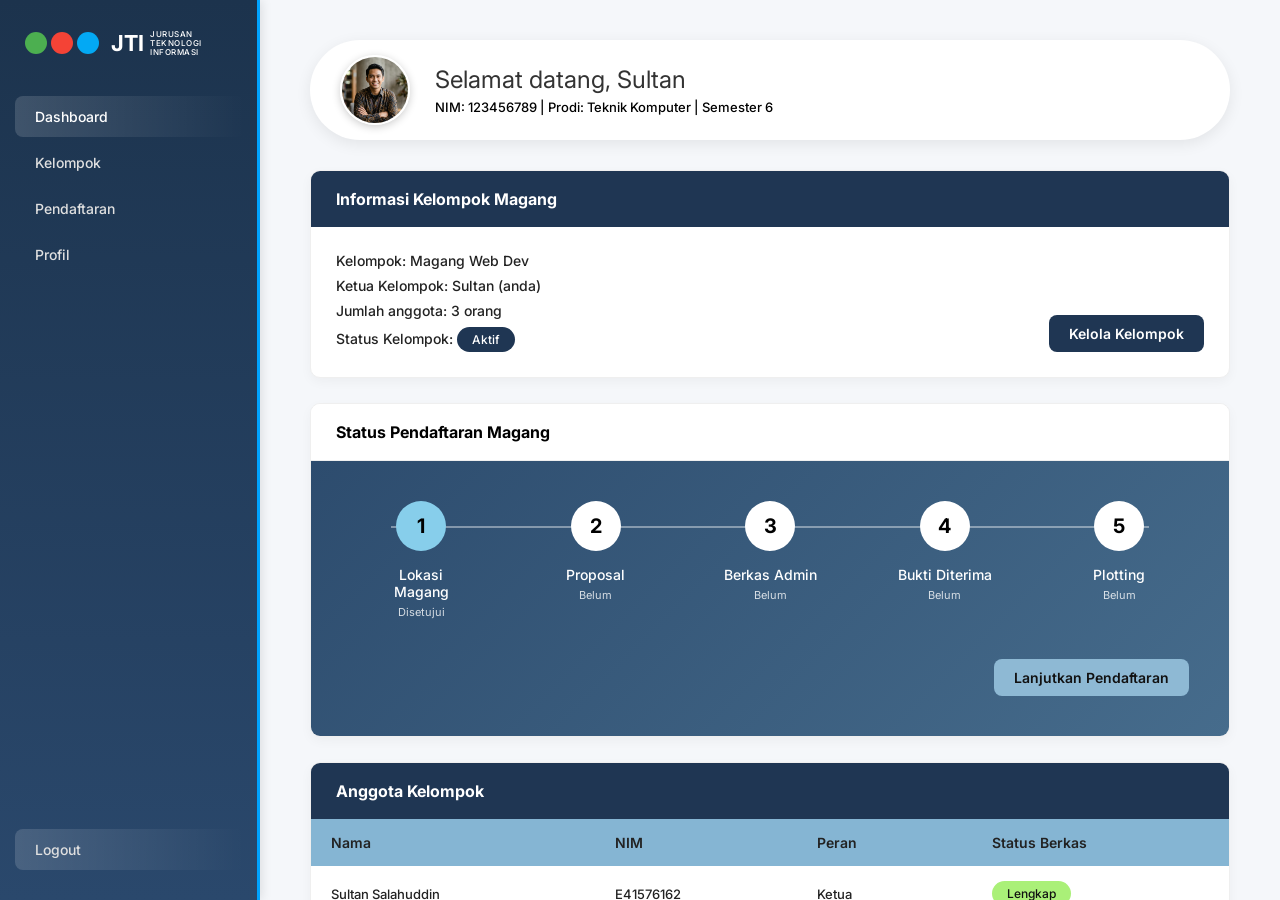
==== dashboard.html @ 11f11c20 "fito" ====
<!DOCTYPE html>
<html lang="id">
<head>
    <meta charset="UTF-8">
    <meta name="viewport" content="width=device-width, initial-scale=1.0">
    <title>Dashboard Mahasiswa - SIMM</title>
    <!-- Use Google Fonts -->
    <link rel="preconnect" href="https://fonts.googleapis.com">
    <link rel="preconnect" href="https://fonts.gstatic.com" crossorigin>
    <link href="https://fonts.googleapis.com/css2?family=Inter:wght@300;400;500;600;700&display=swap" rel="stylesheet">
    <link rel="stylesheet" href="dashboard.css">
</head>
<body>
    <div class="dashboard-layout">
        
        <!-- Sidebar -->
        <aside class="sidebar">
            <a href="index.html" class="logo-container">
                <div class="logo-icons">
                    <div class="logo-icon y"></div>
                    <div class="logo-icon b"></div>
                    <div class="logo-icon c"></div>
                </div>
                <div class="logo-text-inner">
                    <span class="logo-text-jti">JTI</span>
                    <span class="logo-text-desc">JURUSAN<br>TEKNOLOGI<br>INFORMASI</span>
                </div>
            </a>
            
            <nav class="sidebar-nav">
                <a href="#" class="nav-item active">Dashboard</a>
                <a href="#" class="nav-item">Kelompok</a>
                <a href="#" class="nav-item">Pendaftaran</a>
                <a href="#" class="nav-item">Profil</a>
            </nav>
            
            <div class="sidebar-footer">
                <a href="index.html" class="nav-item logout-btn">Logout</a>
            </div>
        </aside>

        <!-- Main Content -->
        <main class="main-content">
            
            <!-- Welcome Card -->
            <div class="welcome-card">
                <img src="profile.png" alt="Profile" class="profile-img">
                <div class="welcome-text">
                    <h2>Selamat datang, Sultan</h2>
                    <p>NIM: 123456789 | Prodi: Teknik Komputer | Semester 6</p>
                </div>
            </div>

            <!-- Informasi Kelompok Magang -->
            <div class="card">
                <div class="card-header dark">
                    <h3>Informasi Kelompok Magang</h3>
                </div>
                <div class="card-body kel-info">
                    <div class="kel-details">
                        <p>Kelompok: Magang Web Dev</p>
                        <p>Ketua Kelompok: Sultan (anda)</p>
                        <p>Jumlah anggota: 3 orang</p>
                        <p>Status Kelompok: <span class="badge badge-dark">Aktif</span></p>
                    </div>
                    <div class="kel-action">
                        <button class="btn btn-dark">Kelola Kelompok</button>
                    </div>
                </div>
            </div>
            
            <!-- Status Pendaftaran Magang -->
            <div class="card">
                <div class="card-header light">
                    <h3>Status Pendaftaran Magang</h3>
                </div>
                <div class="card-body status-tracking">
                    <div class="stepper-container">
                        <div class="step active">
                            <div class="step-circle">1</div>
                            <div class="step-title">Lokasi Magang</div>
                            <div class="step-subtitle">Disetujui</div>
                        </div>
                        <div class="step">
                            <div class="step-circle">2</div>
                            <div class="step-title">Proposal</div>
                            <div class="step-subtitle">Belum</div>
                        </div>
                        <div class="step">
                            <div class="step-circle">3</div>
                            <div class="step-title">Berkas Admin</div>
                            <div class="step-subtitle">Belum</div>
                        </div>
                        <div class="step">
                            <div class="step-circle">4</div>
                            <div class="step-title">Bukti Diterima</div>
                            <div class="step-subtitle">Belum</div>
                        </div>
                        <div class="step">
                            <div class="step-circle">5</div>
                            <div class="step-title">Plotting</div>
                            <div class="step-subtitle">Belum</div>
                        </div>
                    </div>
                    <div class="status-action">
                        <button class="btn btn-light-blue">Lanjutkan Pendaftaran</button>
                    </div>
                </div>
            </div>

            <!-- Anggota Kelompok -->
            <div class="card">
                <div class="card-header dark">
                    <h3>Anggota Kelompok</h3>
                </div>
                <div class="card-body p-0">
                    <table class="table">
                        <thead>
                            <tr>
                                <th>Nama</th>
                                <th>NIM</th>
                                <th>Peran</th>
                                <th>Status Berkas</th>
                            </tr>
                        </thead>
                        <tbody>
                            <tr>
                                <td>Sultan Salahuddin</td>
                                <td>E41576162</td>
                                <td>Ketua</td>
                                <td><span class="badge badge-success">Lengkap</span></td>
                            </tr>
                            <tr>
                                <td>Sultan Salahuddin</td>
                                <td>E41576162</td>
                                <td>Anggota</td>
                                <td><span class="badge badge-success">Lengkap</span></td>
                            </tr>
                            <tr>
                                <td>Sultan Salahuddin</td>
                                <td>E41576162</td>
                                <td>Anggota</td>
                                <td><span class="badge badge-success">Lengkap</span></td>
                            </tr>
                            <tr>
                                <td>Sultan Salahuddin</td>
                                <td>E41576162</td>
                                <td>Anggota</td>
                                <td><span class="badge badge-success">Lengkap</span></td>
                            </tr>
                        </tbody>
                    </table>
                </div>
            </div>

        </main>
    </div>
</body>
</html>
---- dashboard.css ----
:root {
    --primary-color: #87CEEB;
    --sidebar-bg: linear-gradient(180deg, #1C334D 0%, #2A486C 100%);
    --bg-light: #F0F2F5;
    --text-dark: #333;
    --border-color: #EAEAEA;
    --card-dark: #1F3653;
}

* {
    box-sizing: border-box;
    margin: 0;
    padding: 0;
    font-family: 'Inter', sans-serif;
}

body, html {
    height: 100%;
    width: 100%;
    background-color: var(--bg-light);
    color: var(--text-dark);
}

.dashboard-layout {
    display: flex;
    height: 100vh;
    overflow: hidden;
}

/* Sidebar */
.sidebar {
    width: 260px;
    background: var(--sidebar-bg);
    color: white;
    display: flex;
    flex-direction: column;
    padding: 30px 0;
    box-shadow: 2px 0 10px rgba(0,0,0,0.1);
    position: relative;
}

/* A thin blue border on the right to match design closely */
.sidebar::after {
    content: '';
    position: absolute;
    right: 0;
    top: 0;
    height: 100%;
    width: 3px;
    background-color: #00A3FF;
}

.logo-container {
    display: flex;
    align-items: center;
    gap: 12px;
    padding: 0 25px;
    margin-bottom: 40px;
    text-decoration: none;
    color: white;
}

.logo-icons {
    display: flex;
    gap: 4px;
    align-items: center;
}

.logo-icon {
    width: 22px;
    height: 22px;
    border-radius: 50%;
    display: flex;
    justify-content: center;
    align-items: center;
    font-size: 11px;
}

.logo-icon.y { background-color: #4CAF50;}
.logo-icon.b { background-color: #F44336;}
.logo-icon.c { background-color: #03A9F4;}

.logo-text-inner {
    display: inline-flex;
    align-items: center;
    gap: 6px;
}

.logo-text-jti {
    font-size: 22px;
    font-weight: 700;
}

.logo-text-desc {
    font-size: 8px;
    line-height: 1.1;
    font-weight: 500;
    letter-spacing: 0.5px;
}

.sidebar-nav {
    flex: 1;
    display: flex;
    flex-direction: column;
    gap: 5px;
    padding: 0 15px;
}

.nav-item {
    color: #E0E0E0;
    text-decoration: none;
    padding: 12px 20px;
    border-radius: 8px;
    font-weight: 500;
    font-size: 14px;
    transition: background 0.3s;
}

.nav-item:hover {
    background-color: rgba(255,255,255,0.05);
}

.nav-item.active {
    background: linear-gradient(90deg, rgba(255,255,255,0.15) 0%, rgba(255,255,255,0) 100%);
    color: white;
}

.sidebar-footer {
    padding: 0 15px;
}

.logout-btn {
    display: block;
    background: linear-gradient(90deg, rgba(255,255,255,0.15) 0%, rgba(255,255,255,0) 100%);
}

/* Main Content */
.main-content {
    flex: 1;
    overflow-y: auto;
    padding: 40px 50px;
    background-color: #F5F7FA;
}

/* Common Card Styles */
.card {
    background: white;
    border-radius: 10px;
    box-shadow: 0 4px 12px rgba(0,0,0,0.04);
    margin-bottom: 25px;
    border: 1px solid #EFEFEF;
    overflow: hidden;
}

.card-header {
    padding: 18px 25px;
}

.card-header h3 {
    font-size: 16px;
    margin: 0;
}

.card-header.dark {
    background-color: var(--card-dark);
    color: white;
}

.card-header.light {
    background-color: white;
    color: black;
    border-bottom: 1px solid #EFEFEF;
}

.card-header.light h3 {
    font-weight: 700;
}

.card-body {
    padding: 25px;
}

.card-body.p-0 {
    padding: 0;
}

/* Welcome Card */
.welcome-card {
    background: white;
    border-radius: 50px; /* Pill shape */
    padding: 15px 30px;
    display: flex;
    align-items: center;
    gap: 25px;
    box-shadow: 0 4px 15px rgba(0,0,0,0.08);
    margin-bottom: 30px;
}

.profile-img {
    width: 70px;
    height: 70px;
    border-radius: 50%;
    object-fit: cover;
    border: 2px solid white;
    box-shadow: 0 2px 8px rgba(0,0,0,0.2);
}

.welcome-text h2 {
    font-size: 24px;
    font-weight: 400; /* Looks slightly thinner than bold */
    margin-bottom: 5px;
}

.welcome-text p {
    font-size: 13px;
    color: #000; /* High contrast */
    font-weight: 500;
}

/* Info Kelompok */
.kel-info {
    display: flex;
    justify-content: space-between;
    align-items: flex-end;
}

.kel-details p {
    font-size: 14px;
    font-weight: 500;
    margin-bottom: 8px;
    color: #222;
}

.kel-details p:last-child {
    margin-bottom: 0;
    margin-top: 5px;
}

/* Badge */
.badge {
    display: inline-block;
    padding: 5px 15px;
    border-radius: 20px;
    font-size: 12px;
    font-weight: 500;
}

.badge-dark {
    background-color: var(--card-dark);
    color: white;
}

.badge-success {
    background-color: #AAF078; /* Light green */
    color: #111;
}

.btn {
    border: none;
    padding: 10px 20px;
    border-radius: 8px;
    font-weight: 600;
    cursor: pointer;
    font-size: 14px;
    transition: opacity 0.2s;
}

.btn:hover {
    opacity: 0.9;
}

.btn-dark {
    background-color: var(--card-dark);
    color: white;
}

.btn-light-blue {
    background-color: #8EB9D4; /* Subdued light blue matching the image */
    color: #111;
}

/* Status Pendaftaran (Stepper block) */
.status-tracking {
    background: linear-gradient(135deg, #2D4C6E 0%, #466C8C 100%);
    color: white;
    padding: 40px;
}

.stepper-container {
    display: flex;
    align-items: flex-start;
    justify-content: space-between;
    position: relative;
    margin-bottom: 40px;
    padding: 0 20px;
}

/* The connecting line underneath */
.stepper-container::before {
    content: '';
    position: absolute;
    top: 25px; /* Center of the 50px circles */
    left: 40px;
    right: 40px;
    height: 2px;
    background-color: rgba(255, 255, 255, 0.4);
    z-index: 1;
}

.step {
    display: flex;
    flex-direction: column;
    align-items: center;
    position: relative;
    z-index: 2;
    text-align: center;
    width: 100px;
}

.step-circle {
    width: 50px;
    height: 50px;
    background-color: white;
    color: #000;
    border-radius: 50%;
    display: flex;
    justify-content: center;
    align-items: center;
    font-size: 20px;
    font-weight: 700;
    margin-bottom: 15px;
}

.step.active .step-circle {
    background-color: #87CEEB; /* Match the active light blue step */
}

.step-title {
    font-size: 14px;
    font-weight: 500;
    margin-bottom: 5px;
}

.step-subtitle {
    font-size: 11px;
    opacity: 0.8;
}

.status-action {
    display: flex;
    justify-content: flex-end;
}

/* Table */
.table {
    width: 100%;
    border-collapse: collapse;
}

.table th {
    background-color: #85B5D3; /* Header blue color matching image */
    color: #222;
    font-weight: 600;
    font-size: 14px;
    padding: 15px 20px;
    text-align: left;
}

.table td {
    padding: 15px 20px;
    border-bottom: 1px solid #EFEFEF;
    font-size: 13px;
    font-weight: 500;
    color: #222;
}

.table tbody tr:last-child td {
    border-bottom: none;
}
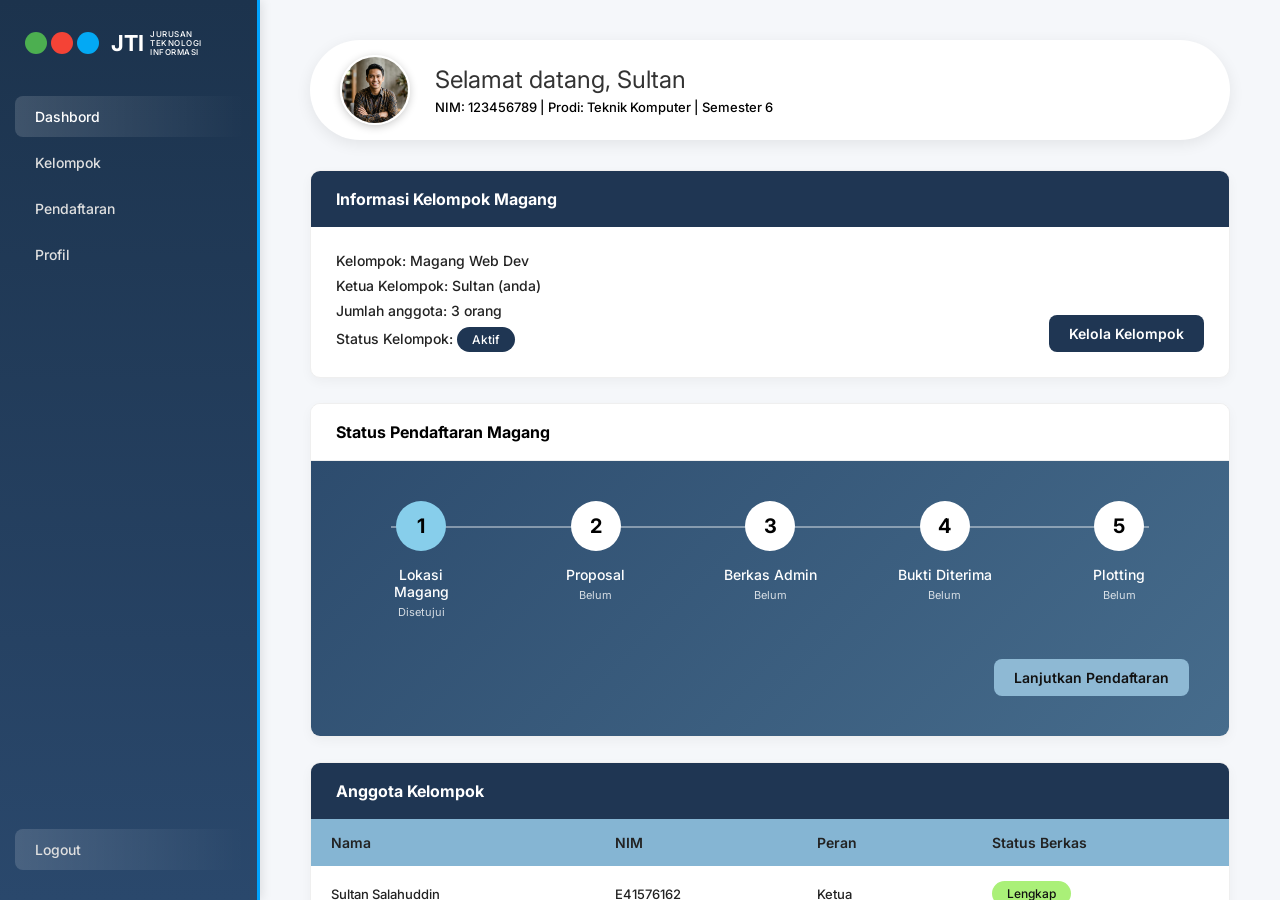
==== commit a9daa130: "kevin" ====
--- a/dashboard.html
+++ b/dashboard.html
@@ -28,10 +28,10 @@
             </a>
             
             <nav class="sidebar-nav">
-                <a href="#" class="nav-item active">Dashboard</a>
-                <a href="#" class="nav-item">Kelompok</a>
-                <a href="#" class="nav-item">Pendaftaran</a>
-                <a href="#" class="nav-item">Profil</a>
+                <a href="dashboard.html" class="nav-item active">Dashbord</a>
+                <a href="kelompok.html" class="nav-item">Kelompok</a>
+                <a href="pendaftaran.html" class="nav-item">Pendaftaran</a>
+                <a href="profil.html" class="nav-item">Profil</a>
             </nav>
             
             <div class="sidebar-footer">
@@ -64,7 +64,7 @@
                         <p>Status Kelompok: <span class="badge badge-dark">Aktif</span></p>
                     </div>
                     <div class="kel-action">
-                        <button class="btn btn-dark">Kelola Kelompok</button>
+                        <button class="btn btn-dark" onclick="window.location.href='kelompok.html?tab=anggota'">Kelola Kelompok</button>
                     </div>
                 </div>
             </div>
@@ -103,7 +103,7 @@
                         </div>
                     </div>
                     <div class="status-action">
-                        <button class="btn btn-light-blue">Lanjutkan Pendaftaran</button>
+                        <button class="btn btn-light-blue" onclick="window.location.href='pendaftaran.html'">Lanjutkan Pendaftaran</button>
                     </div>
                 </div>
             </div>
--- a/dashboard.css
+++ b/dashboard.css
@@ -377,3 +377,233 @@
 .table tbody tr:last-child td {
     border-bottom: none;
 }
+
+/* Profile Form */
+.profile-card {
+    border-radius: 10px;
+}
+
+.profile-form {
+    display: flex;
+    flex-direction: column;
+    gap: 25px;
+    padding: 10px;
+}
+
+.form-row {
+    display: flex;
+    gap: 30px;
+}
+
+.form-group {
+    flex: 1;
+    display: flex;
+    flex-direction: column;
+    gap: 10px;
+}
+
+.form-group label {
+    font-size: 14px;
+    font-weight: 500;
+    color: #222;
+}
+
+.form-group input {
+    padding: 12px 15px;
+    border: 1px solid #EAEAEA;
+    border-radius: 6px;
+    font-size: 14px;
+    color: #222;
+    background-color: #fff;
+    outline: none;
+    transition: border-color 0.2s;
+}
+
+.form-group input:focus {
+    border-color: var(--primary-color);
+}
+
+.form-actions {
+    display: flex;
+    justify-content: flex-end;
+    margin-top: 15px;
+}
+
+/* Tabs */
+.tabs-container {
+    padding: 0 25px;
+    background-color: #fff;
+    border-bottom: 1px solid #EAEAEA;
+    padding-top: 10px;
+}
+
+.tabs {
+    display: flex;
+    gap: 30px;
+}
+
+.tab {
+    padding: 10px 5px;
+    font-size: 15px;
+    font-weight: 500;
+    color: #444;
+    cursor: pointer;
+    border-bottom: 2px solid transparent;
+    margin-bottom: -1px;
+}
+
+.tab.active {
+    color: #2D4C6E;
+    border-bottom: 2px solid #2D4C6E;
+}
+
+/* Tab Content */
+.tab-content {
+    display: none;
+}
+
+.tab-content.active {
+    display: block;
+}
+
+/* Member List */
+.member-section-title {
+    font-size: 16px;
+    font-weight: 700;
+    color: #222;
+    margin-top: 15px;
+    margin-bottom: 15px;
+}
+
+.member-card {
+    background: linear-gradient(90deg, #1C334D 0%, #2A486C 100%);
+    border-radius: 10px;
+    padding: 15px 20px;
+    display: flex;
+    align-items: center;
+    gap: 20px;
+    margin-bottom: 15px;
+    color: white;
+}
+
+.member-avatar {
+    width: 45px;
+    height: 45px;
+    background-color: white;
+    border-radius: 50%;
+    flex-shrink: 0;
+}
+
+.member-info {
+    flex: 1;
+    display: flex;
+    flex-direction: column;
+    justify-content: center;
+}
+
+.member-name-row {
+    display: flex;
+    align-items: center;
+    gap: 10px;
+    margin-bottom: 4px;
+}
+
+.member-name-row h4 {
+    margin: 0;
+    font-size: 15px;
+    font-weight: 400;
+}
+
+.badge-role {
+    background-color: #8EB9D4;
+    color: #111;
+    font-size: 10px;
+    font-weight: 600;
+    padding: 2px 10px;
+    border-radius: 20px;
+}
+
+.member-nim {
+    margin: 0;
+    font-size: 12px;
+    color: #A9C2D9;
+}
+
+.member-status {
+    display: flex;
+    align-items: center;
+}
+
+.badge-status {
+    background-color: #8EB9D4;
+    color: #111;
+    font-size: 11px;
+    font-weight: 600;
+    padding: 6px 15px;
+    border-radius: 20px;
+}
+
+/* Pendaftaran Accordion */
+.tahap-container {
+    border: 1px solid #EAEAEA;
+    border-radius: 8px;
+    margin-bottom: 20px;
+    overflow: hidden;
+}
+
+.t-header {
+    padding: 15px 25px;
+    font-weight: 600;
+    font-size: 15px;
+}
+
+.t-header-dark {
+    background-color: var(--card-dark);
+    color: white;
+}
+
+.t-header-white {
+    background-color: white;
+    color: #222;
+}
+
+.t-body {
+    padding: 25px;
+}
+
+.t-form {
+    background-color: #F8F9FA;
+}
+
+.t-completed {
+    background: linear-gradient(90deg, #3B5B7E 0%, #4A709A 100%);
+    color: white;
+    padding: 20px 25px;
+}
+
+.completed-grid {
+    display: grid;
+    grid-template-columns: 1fr 1fr;
+    gap: 15px;
+    font-size: 13px;
+}
+
+.completed-grid p {
+    margin-bottom: 6px;
+}
+
+.badge-info {
+    background-color: #8EB9D4;
+    color: #111;
+    font-size: 11px;
+    padding: 3px 12px;
+    border-radius: 15px;
+    font-weight: 600;
+}
+
+.tahap-container.locked {
+    opacity: 0.6;
+}
+.tahap-container.locked .t-body {
+    display: none;
+}
